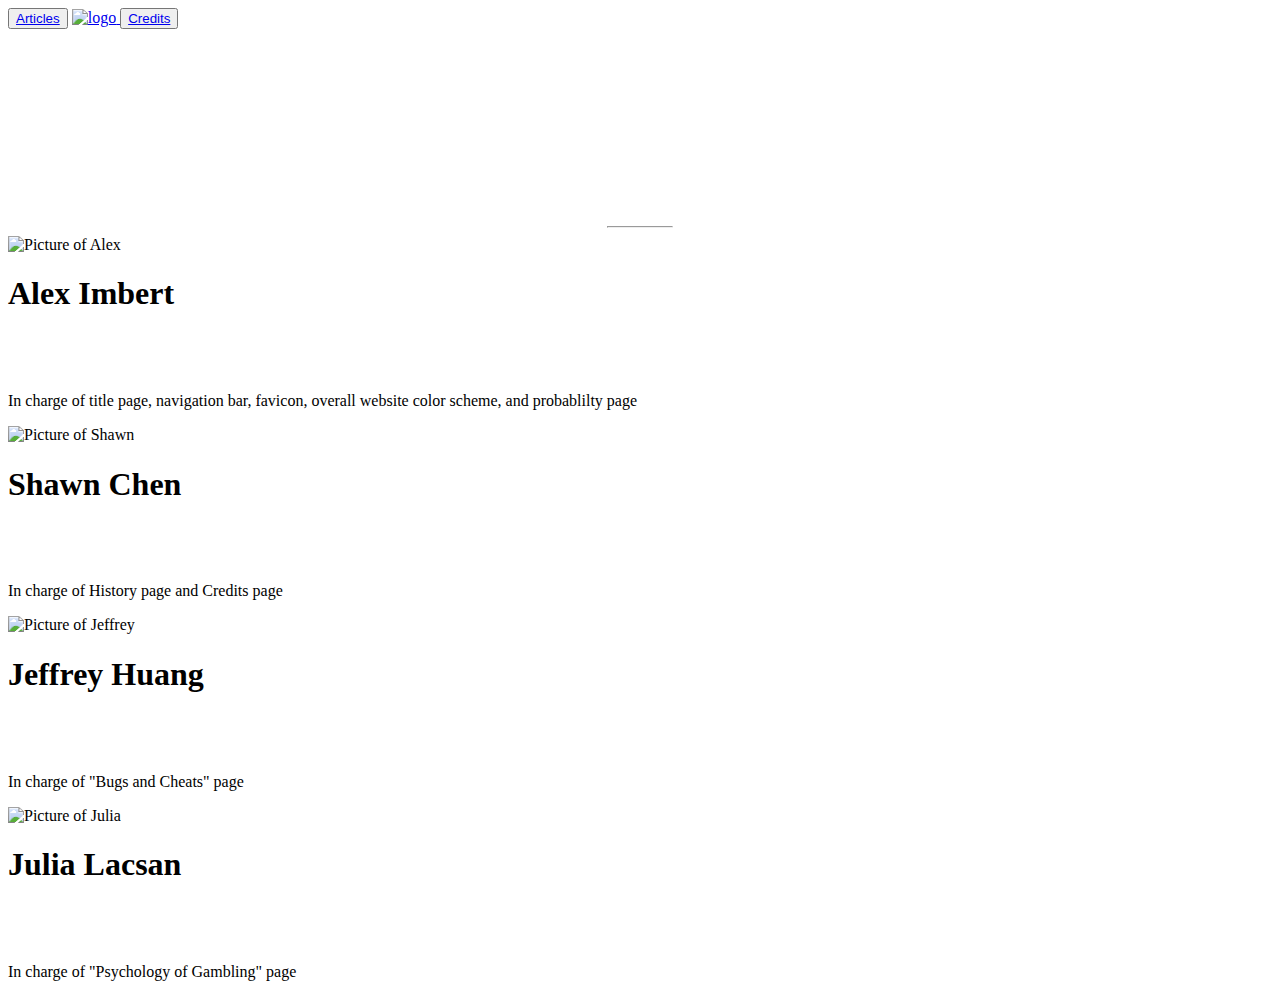
==== credits.html @ 293a3faa "Add files via upload" ====
<!DOCTYPE html>
<html lang="en">
<head>
    <meta charset="UTF-8">
    <meta name="viewport" content="width=device-width, initial-scale=1.0">
    <title>Credits</title>
    <link rel="stylesheet" href="styles/reset.css">
    <link rel="stylesheet" href="styles/styles.css">
    <link rel="stylesheet" href="styles/styles_credit.css">
    <link rel="preconnect" href="https://fonts.googleapis.com">
    <link rel="preconnect" href="https://fonts.gstatic.com" crossorigin>
    <link href="https://fonts.googleapis.com/css2?family=Arimo:ital,wght@0,400..700;1,400..700&family=Lato:ital,wght@0,100;0,300;0,400;0,700;0,900;1,100;1,300;1,400;1,700;1,900&family=Open+Sans:ital,wght@0,300..800;1,300..800&family=Varela+Round&display=swap" rel="stylesheet">
    <link rel="preconnect" href="https://fonts.googleapis.com">
    <link rel="preconnect" href="https://fonts.gstatic.com" crossorigin>
    <link href="https://fonts.googleapis.com/css2?family=Poppins:ital,wght@0,100;0,200;0,300;0,400;0,500;0,600;0,700;0,800;0,900;1,100;1,200;1,300;1,400;1,500;1,600;1,700;1,800;1,900&display=swap" rel="stylesheet">
    <link rel="icon" type="image/x-icon" href="imgs/credits_icon.png">
</head>
<body>
    <header>
        <nav id="nav">
            <button>
                <a href="index.html#articles">
                    Articles
                </a>
            </button>
            <a href="index.html">
                <img src="imgs/dicewhite.png" alt="logo" class="logo">
            </a>
            <button>
                <a class = "special" href="credits.html">
                    Credits
                </a>
            </button>
            <div class="progressBar">
                <div class="filled"></div>
            </div>
        </nav>

    </header>
    <body class="lato-thin">
        <h1 class="large">&nbsp;</h1>
        <h1 class="large">&nbsp;</h1>
        <h1 class="poppins-bold large centered" id="title"></h1>
        <h1 class="large">&nbsp;</h1>
        <hr width="5%">
        <div class="grid-credits">
            <div class="cardA">
                <div class="cardimg">
                    <img src="imgs/image1.jpg" alt="Picture of Alex">
                </div>
                <div class="cardtxt">
                    <h1 class="large poppins-bold">Alex Imbert</h1>
                    <h1 class="large">&nbsp</h1>
                    <p class="medium">In charge of title page, navigation bar, favicon, overall website color scheme, and probablilty page</p>
                </div>
            </div>
            <div class="cardB">
                <div class="cardimg">
                    <img src="imgs/image2.jpeg" alt="Picture of Shawn">
                </div>
                <div class="cardtxt">
                    <h1 class="large poppins-bold">Shawn Chen</h1>
                    <h1 class="large">&nbsp</h1>
                    <p class="medium">In charge of History page and Credits page</p>
                </div>
            </div>
            <div class="cardC">
                <div class="cardimg">
                    <img src="imgs/image3.jpg" alt="Picture of Jeffrey">
                </div>
                <div class="cardtxt">
                    <h1 class="large poppins-bold">Jeffrey Huang</h1>
                    <h1 class="large">&nbsp</h1>
                    <p class="medium">In charge of "Bugs and Cheats" page</p>
                </div>
            </div>
            <div class="cardD">
                <div class="cardimg">
                    <img src="imgs/image4.jpg" alt="Picture of Julia">
                </div>
                <div class="cardtxt">
                    <h1 class="large poppins-bold">Julia Lacsan</h1>
                    <h1 class="large">&nbsp</h1>
                    <p class="medium">In charge of "Psychology of Gambling" page</p>
                </div>
            </div>
        </div>
        <script src="scripts/script_credits.js"></script>
    </body>
</body>
<footer>
        
</footer>

</html>
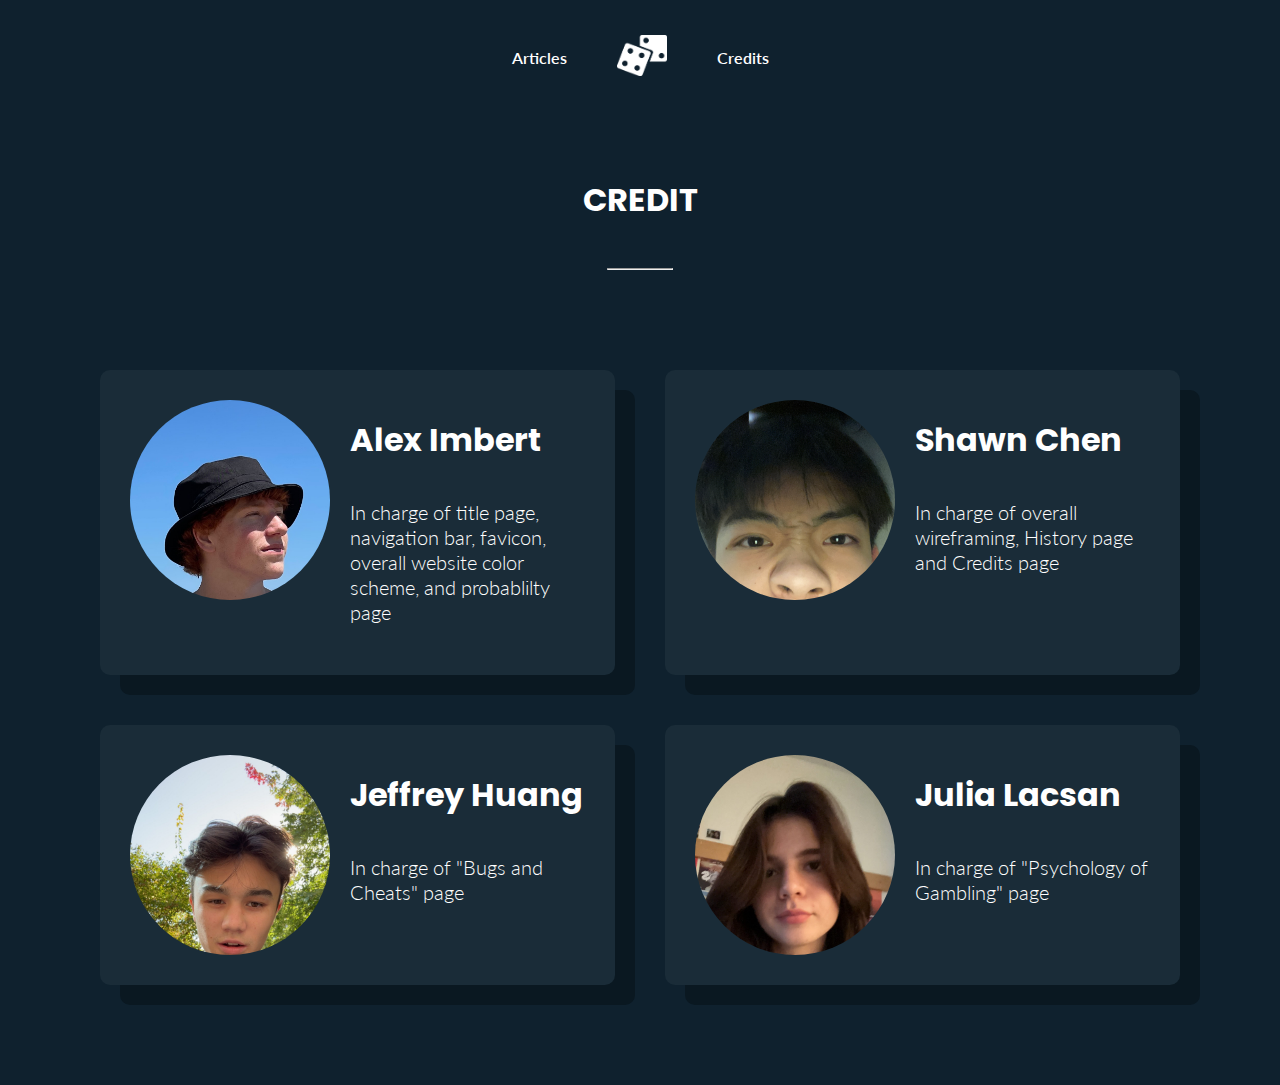
==== commit 391abf4d: "Update credits.html" ====
--- a/credits.html
+++ b/credits.html
@@ -61,7 +61,7 @@
                 <div class="cardtxt">
                     <h1 class="large poppins-bold">Shawn Chen</h1>
                     <h1 class="large">&nbsp</h1>
-                    <p class="medium">In charge of History page and Credits page</p>
+                    <p class="medium">In charge of overall wireframing, History page and Credits page</p>
                 </div>
             </div>
             <div class="cardC">
@@ -92,4 +92,4 @@
         
 </footer>
 
-</html>+</html>
--- a/styles/styles.css
+++ b/styles/styles.css
@@ -0,0 +1,339 @@
+html{
+    max-width: 100%;
+    overflow-x: hidden;
+    scroll-behavior: smooth;
+}
+.animation{
+    position: fixed;
+    width: 100%;
+    height: 100vh;
+    background-color: rgb(15, 33, 46);
+    z-index: 200;
+} 
+.hide{
+    position: fixed;
+    width: 100%;
+    height: 100vh;
+    background-color: rgb(15, 33, 46);
+    opacity: 0;
+    z-index: -20;
+    transition: all 0.5s;
+}
+.animationContent{
+    display: flex;
+    flex-direction: column;
+    position: absolute;
+    align-items: center;
+    top: 45%;
+    left: 50%;
+    transform: translate(-50%,-50%);
+}
+.animationLogo{
+    width: 80px;
+    margin-bottom: 15px;
+    animation: logo 1s;
+}
+.animationText{
+    color: white;
+    font-family: "Lato", sans-serif;
+    font-weight: 600;
+    font-size: 2.5em;
+    font-style: normal;
+    border-bottom: 5px solid white;
+    padding-bottom: 8px;
+    animation: text 1s;
+}
+body{
+    background-color: rgb(26, 44, 56);
+    color: white;
+}
+.logo{
+    width: 50px;
+}
+.displayImage{
+    margin-top: -85px;
+    width: 100%;
+}
+header{
+    height: 85px;
+    width: 100%;
+    border-radius: 15px;
+    margin: 15px auto auto auto;
+    font-family: "Lato", sans-serif;
+    font-weight: 600;
+}
+button{
+    background-color: transparent;
+    text-decoration: none;
+}
+a{
+    text-decoration: none;
+    color: white;
+    transition: 0.5s;
+}
+a:hover{
+    color: rgba(255, 255, 255, 0.678);
+    letter-spacing: 2px;
+    font-size: 1.1em;
+    transition: 0.5s;
+}
+a:visited{
+    text-decoration: underline;
+}
+.aArticle:hover{
+    letter-spacing: 0.3px;
+    color: rgb(191, 191, 191);
+    cursor: pointer;
+}
+nav{
+    display: flex;
+    justify-content: center;
+    align-items: center;
+    padding: 20px 5px;
+}
+nav button:first-child {
+    margin-right: 50px;
+}
+nav button:last-child {
+    margin-left: 50px;
+}
+.display{
+    display: flex;
+    align-items: center;
+    justify-content: center;
+    margin-top: 100px;
+    margin-bottom: 100px;
+}
+.textRight{
+    width: 500px;
+    margin: auto;
+}
+.gallery{
+    display: flex;
+    width: 400px;
+    overflow-x: hidden;
+    scroll-snap-type: x mandatory;
+    scroll-behaviour: smooth;
+    box-shadow: 0 1.5rem 3rem -0.75rem hsla(0,0%,0%,0,25);
+    border-radius: 0.5rem;
+}
+.gallery img{
+    flex: 1 0 100%;
+    scroll-snap-align: start;
+    object-fit: cover;
+    width: 400px;
+}
+.slider{
+    display: flex;
+    column-gap: 1rem;
+    position: absolute;
+    bottom: 1.25rem;
+    left: 50%;
+    transform: translateX(-50%);
+    z-index: 1;
+}
+.slider a {
+    width: 0.5rem;
+    height: 0.5rem;
+    border-radius: 50%;
+    background-color: white;
+    opacity: 0.75;
+    transition: opacity ease 0.25s;
+}
+.slider a:hover{
+    opacity: 1;
+}
+.displayTitle{
+    font-size: 4em;
+    font-family: "Lato", sans-serif;
+    font-weight: 600;
+}
+.displaySubtext{
+    font-size: 1.5em;
+    font-family: "Lato", sans-serif;
+    font-weight: 300;
+    margin-top: 10px;
+    overflow-wrap: break-word;
+}
+.info {
+    grid-area: content;
+    display: grid;
+    grid-template-columns: 1fr 1fr;
+}
+#image1{
+    width: 400px;
+}
+.galleryContainer{
+    position: relative;
+    max-width: 48rem;
+    margin: 0 auto;
+}
+.rightSide {
+    max-width: 100%;
+    display: flex;
+    align-items: center;
+}
+
+@keyframes logo {
+    from {
+        opacity: 0;
+        transform: translateY(-50%);
+    }
+    to{ 
+        opacity: 100;
+    }
+}
+@keyframes text{
+    from{
+        opacity: 0;
+        transform: translateY(50%);
+    }
+    to{
+        opacity: 1;
+    }
+}
+.backgroundVid{
+    position: absolute;
+    right: 0;
+    bottom: 0;
+    z-index: -1;
+}
+.video{
+    width: 100%;
+    height: 100vh;
+    background-color: rgba(0,0,0,0.4);
+    display: flex;
+    flex-direction: column;
+    align-items: center;
+    justify-content: center;
+}
+.videoContent h1{
+    font-family: "Poppins", sans-serif;
+    font-weight: 700;
+    font-style: normal;
+    font-size: 6em;
+    margin-bottom: 20px;
+    
+}
+.hide2{
+    display: none;
+}
+.textani{
+    display: block;
+    animation: text 1s;
+}
+.videoContent{
+    text-align: center;
+    position: absolute;
+    top: 45%;
+}
+.videoContent a{
+    border: 2px solid #fff;
+    padding: 10px 7px;
+    border-radius: 50px;
+    cursor: pointer;
+    margin: auto;
+    width: 150px;
+    font-family: "Poppins", sans-serif;
+    font-weight: 500;
+    font-style: normal;
+}
+.videoContent p{
+    font-family: "Poppins", sans-serif;
+    font-weight: 400;
+    font-style: normal;
+    margin-bottom: 20px;
+}
+
+.contentMain h2{
+    font-family: "Poppins", sans-serif;
+    font-weight: 700;
+    font-size: 4em;
+    font-style: normal;
+    text-align: center;
+    margin-top: 50px;
+    margin-bottom: 25px;
+}
+.articles{
+    display: grid;
+    grid-template-columns: auto auto;
+    justify-content: center;
+    align-items: center;
+    grid-gap: 20px;
+    margin-bottom: 200px;
+}
+.articleCard{
+    width: 400px;
+    height: 300px;
+    border-radius: 15px;
+    background-color: rgba(0,0,0,0.4);
+    position: relative;
+    box-shadow: black 4px 3px 6px;
+}
+.articleCard h3{
+    font-family: "Poppins", sans-serif;
+    font-weight: 600;
+    font-size: 2em;
+}
+.articleText{
+    position: absolute;
+    bottom: 0;
+    left: 0;
+    padding: 15px;
+}
+.img1{
+    background-image: url("../imgs/history.jpg");
+    
+}
+.img2{
+    background-image: url("../imgs/poker_chips.jpg");
+}
+.img3{
+    background-image: url("../imgs/cheats.jpg");
+}
+.img4{
+    background-image: url("../imgs/slot.jpg");
+}
+
+.box{
+    font-size: 0.65em;
+    width: 51px;
+    text-align: center;
+    border-radius: 2px;
+    padding: 2px;
+    font-family: "Poppins", sans-serif;
+    font-weight: 600;
+    letter-spacing: 1px;
+    color: black;
+    background-color: white;
+    margin-bottom: 5px;
+}
+@media (min-aspect-ratio:16/9){
+    .backgroundVid{
+        width: 100%;
+        height: auto;
+    }
+}
+@media (max-aspect-ratio:16/9){
+    .backgroundVid{
+        width: auto;
+        height: 100%;
+    }
+}
+@media (max-width: 860px) {
+    .articles{
+        grid-template-columns: auto;
+    }
+} 
+@media (max-width: 950px) {
+    .articles{
+        grid-template-columns: auto;
+    }
+    .display{
+        flex-direction: column;
+    }
+    .displaySubtext{
+        text-align: center;
+        margin-bottom: 65px;
+    }
+} 
--- a/styles/styles_credit.css
+++ b/styles/styles_credit.css
@@ -0,0 +1,133 @@
+.lato {
+    font-family: "Lato", sans-serif;
+    font-weight: 600;
+}
+
+.lato-thin {
+    font-family: "Lato", sans-serif;
+    font-weight: 300;
+}
+
+.poppins-bold {
+    font-family: "Poppins", sans-serif;
+    font-weight: 700;
+    font-style: normal;
+}
+
+body {
+    background-color: rgb(15, 33, 46);
+    line-height: 1.25;
+}
+
+.large {
+    font-size: 200%;
+}
+
+.medium {
+    font-size: 125%;
+}
+
+.centered {
+    text-align: center;
+}
+
+.grid-credits {
+    display: grid;
+    grid-template-columns: 1fr 1fr;
+    grid-template-rows: auto;
+    grid-template-areas: 
+    "cardA cardB"
+    "cardC cardD"
+    ;
+    margin: 100px 100px;
+    grid-gap: 50px;
+}
+
+.cardimg {
+    overflow: hidden;
+    border-radius: 50%;
+    height: 200px;
+    width: 200px;
+    float: left;
+}
+
+.cardtxt {
+    padding: 20px 0px 20px 220px;
+}
+
+.cardimg img {
+    width: 100%;
+    object-fit: contain;
+}
+
+.cardA {
+    background-color: rgb(26, 44, 56);
+    grid-area: cardA;
+    color: white;
+    display: block;
+    border-radius: 10px;
+    padding: 30px;
+    box-shadow: 20px 20px rgb(10, 24, 33);
+}
+
+.cardB {
+    background-color: rgb(26, 44, 56);
+    grid-area: cardB;
+    color: white;
+    display: block;
+    border-radius: 10px;
+    padding: 30px;
+    box-shadow: 20px 20px rgb(10, 24, 33);
+}
+
+.cardC {
+    background-color: rgb(26, 44, 56);
+    grid-area: cardC;
+    color: white;
+    display: block;
+    border-radius: 10px;
+    padding: 30px;
+    box-shadow: 20px 20px rgb(10, 24, 33);
+}
+
+.cardD {
+    background-color: rgb(26, 44, 56);
+    grid-area: cardD;
+    color: white;
+    display: block;
+    border-radius: 10px;
+    padding: 30px;
+    box-shadow: 20px 20px rgb(10, 24, 33);
+}
+header{
+    display: flex;
+    justify-content: center;
+}
+.special{
+    margin-left: 50px;
+}
+@media(max-width: 768px) {
+    .grid-credits {
+        display: grid;
+        grid-template-columns: 1fr;
+        grid-template-rows: auto;
+        grid-template-areas: 
+        "cardA"
+        "cardB"
+        "cardC"
+        "cardD"
+        ;
+        margin: 100px 100px;
+        grid-gap: 50px;
+    }
+    .cardimg {
+        overflow: hidden;
+        border-radius: 50%;
+        height: 200px;
+        width: 200px;
+        float: none;
+    }
+    .cardtxt {
+        padding: 20px 0px 20px 20px;
+    }
+}